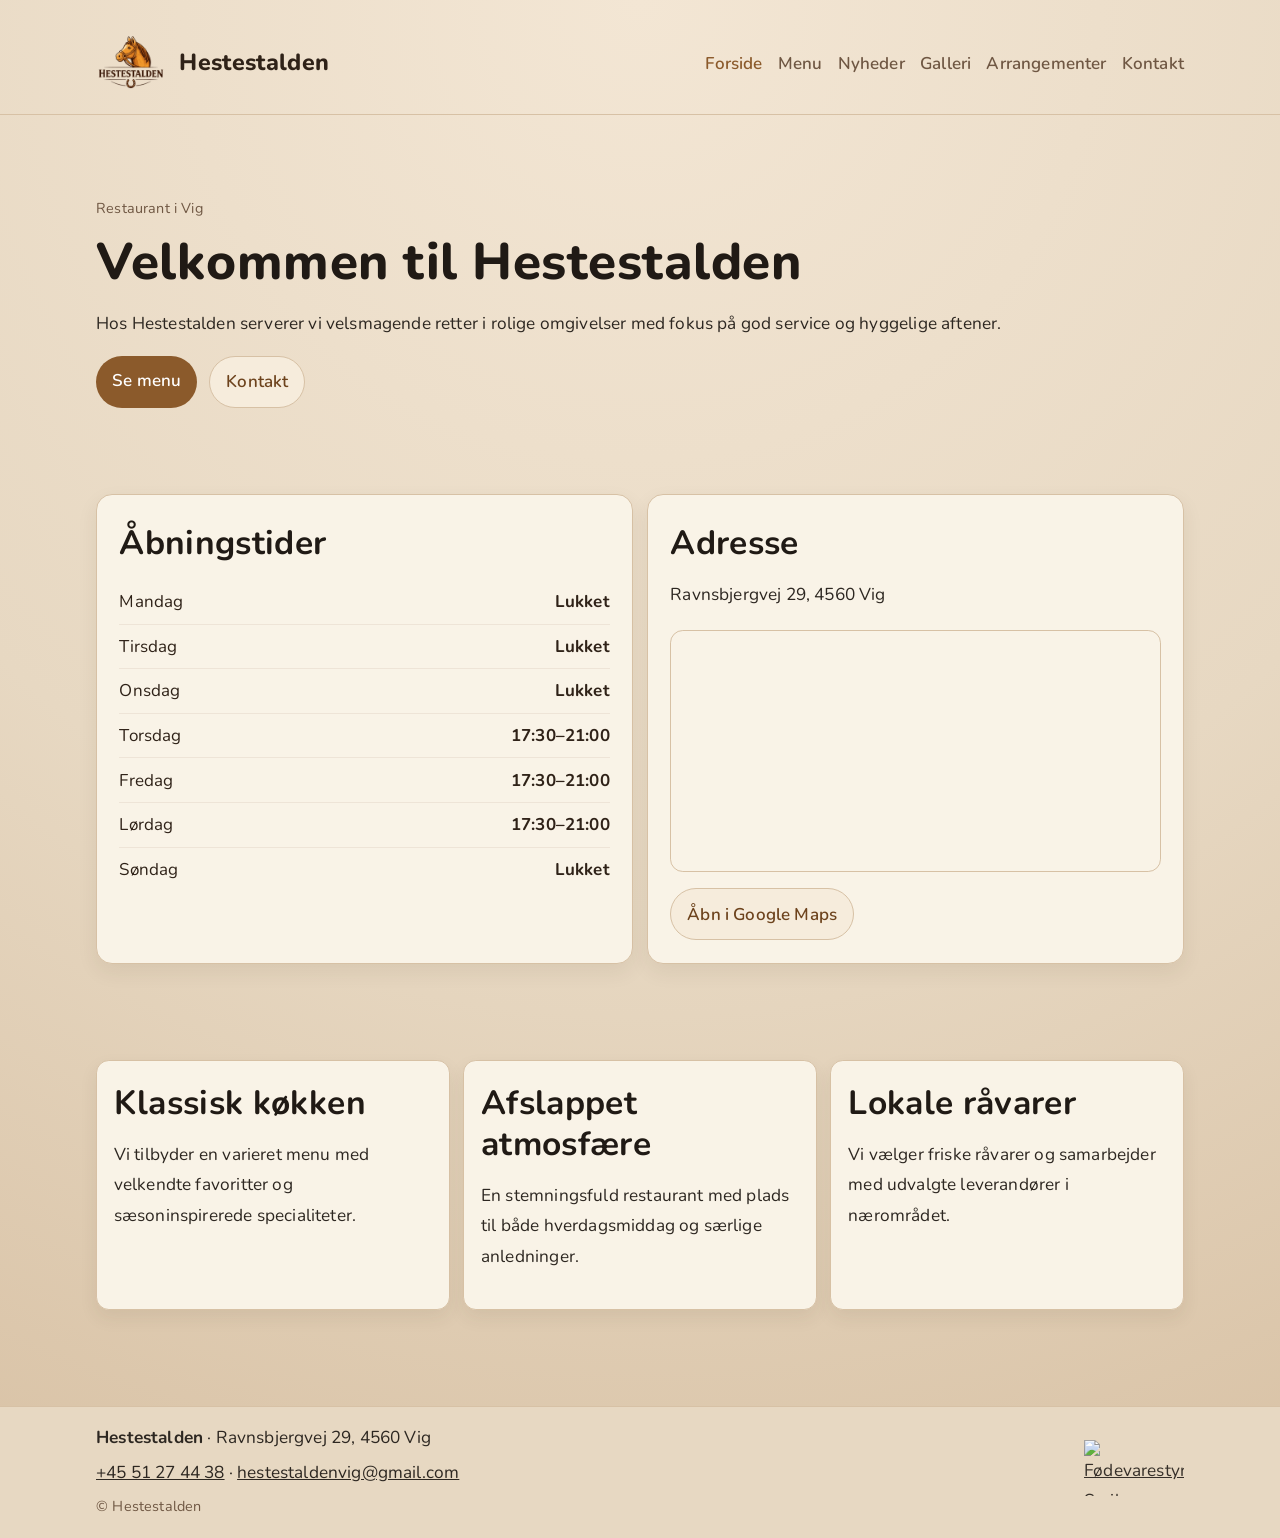
==== index.html @ c428cd9f "Right-align footer smiley logo with responsive flex layout" ====
<!DOCTYPE html>
<html lang="da">
  <head>
    <meta charset="UTF-8" />
    <meta name="viewport" content="width=device-width, initial-scale=1.0" />
    <title>Hestestalden | Forside</title>
    <meta
      name="description"
      content="Velkommen til Hestestalden i Vig. Oplev hyggelig stemning, klassiske retter og lokale råvarer."
    />
    <link rel="stylesheet" href="css/style.css" />
  </head>
  <body data-page="forside">
    <div class="page-content">
    <header class="site-header">
      <div class="container topbar">
        <a class="brand" href="index.html" aria-label="Hestestalden - Forside">
          <img src="assets/img/logo.png" alt="Hestestalden logo" class="brand-logo" />
          <span class="brand-name">Hestestalden</span>
        </a>
        <button class="menu-toggle" type="button" aria-expanded="false" aria-controls="primary-navigation">Menu</button>
        <nav id="primary-navigation" class="primary-nav" aria-label="Primær navigation">
          <a href="index.html" data-page="forside">Forside</a>
          <a href="menu.html" data-page="menu">Menu</a>
          <a href="nyheder.html" data-page="nyheder">Nyheder</a>
          <a href="galleri.html" data-page="galleri">Galleri</a>
          <a href="arrangementer.html" data-page="arrangementer">Arrangementer</a>
          <a href="kontakt.html" data-page="kontakt">Kontakt</a>
        </nav>
      </div>
    </header>

    <main>
      <section class="hero section">
        <div class="container">
          <p class="eyebrow">Restaurant i Vig</p>
          <h1>Velkommen til Hestestalden</h1>
          <p>
            Hos Hestestalden serverer vi velsmagende retter i rolige omgivelser med fokus på god service
            og hyggelige aftener.
          </p>
          <div class="actions">
            <a class="btn btn-primary" href="menu.html">Se menu</a>
            <a class="btn btn-secondary" href="kontakt.html">Kontakt</a>
          </div>
        </div>
      </section>

      <section class="section">
        <div class="container cards two-col info-cards">
          <article class="card info-card">
            <h2>Åbningstider</h2>
            <ul class="hours-list" aria-label="Restaurantens åbningstider">
              <li><span>Mandag</span><span>Lukket</span></li>
              <li><span>Tirsdag</span><span>Lukket</span></li>
              <li><span>Onsdag</span><span>Lukket</span></li>
              <li><span>Torsdag</span><span>17:30–21:00</span></li>
              <li><span>Fredag</span><span>17:30–21:00</span></li>
              <li><span>Lørdag</span><span>17:30–21:00</span></li>
              <li><span>Søndag</span><span>Lukket</span></li>
            </ul>
          </article>
          <article class="card info-card">
            <h2>Adresse</h2>
            <p>Ravnsbjergvej 29, 4560 Vig</p>
            <div class="map-embed">
              <iframe
                title="Kort over Ravnsbjergvej 29, 4560 Vig"
                src="https://www.google.com/maps?q=Ravnsbjergvej+29,+4560+Vig&output=embed"
                loading="lazy"
                referrerpolicy="no-referrer-when-downgrade"
              ></iframe>
            </div>
            <a class="btn btn-secondary" href="https://www.google.com/maps/search/?api=1&query=Ravnsbjergvej+29,+4560+Vig" target="_blank" rel="noopener noreferrer">
              Åbn i Google Maps
            </a>
          </article>
        </div>
      </section>

      <section class="section">
        <div class="container cards three-col">
          <article class="card">
            <h2>Klassisk køkken</h2>
            <p>Vi tilbyder en varieret menu med velkendte favoritter og sæsoninspirerede specialiteter.</p>
          </article>
          <article class="card">
            <h2>Afslappet atmosfære</h2>
            <p>En stemningsfuld restaurant med plads til både hverdagsmiddag og særlige anledninger.</p>
          </article>
          <article class="card">
            <h2>Lokale råvarer</h2>
            <p>Vi vælger friske råvarer og samarbejder med udvalgte leverandører i nærområdet.</p>
          </article>
        </div>
      </section>
    </main>
    </div>
    <footer class="site-footer">
      <div class="container footer-content">
        <div class="footer-details">
          <p><strong>Hestestalden</strong> · Ravnsbjergvej 29, 4560 Vig</p>
          <p>
            <a href="tel:+4551274438">+45 51 27 44 38</a> ·
            <a href="mailto:hestestaldenvig@gmail.com">hestestaldenvig@gmail.com</a>
          </p>
          <p class="footer-note">© Hestestalden</p>
        </div>
        <p class="footer-smiley">
          <a href="https://www.findsmiley.dk/1505784" target="_blank" rel="noopener noreferrer" aria-label="Se Fødevarestyrelsen Smiley-rapport (åbner i nyt faneblad)">
            <img src="assets/img/1Simley.png" alt="Fødevarestyrelsen Smiley-rapport" class="footer-smiley-logo" />
          </a>
        </p>
      </div>
    </footer>

    <script src="js/main.js"></script>
  </body>
</html>
---- css/style.css ----
@import url("https://fonts.googleapis.com/css2?family=Nunito:wght@400;500;600;700;800&display=swap");

:root {
  --bg: #e7d8c2;
  --surface: #f9f3e7;
  --text: #2f2218;
  --muted: #6f5743;
  --line: #d7c1a5;
  --primary: #8b5a2b;
  --primary-dark: #6d431d;
  --accent: #bf7f33;
}

* {
  box-sizing: border-box;
}

body {
  margin: 0;
  min-height: 100vh;
  display: flex;
  flex-direction: column;
  font-family: "Nunito", -apple-system, BlinkMacSystemFont, "Segoe UI", sans-serif;
  font-size: 1.0625rem;
  color: var(--text);
  background: radial-gradient(circle at top, #f3e6d4 0%, var(--bg) 55%, #d8c1a4 100%);
  line-height: 1.72;
  letter-spacing: 0.01em;
}

.page-content {
  flex: 1;
  display: flex;
  flex-direction: column;
}

main {
  flex: 1;
  width: min(100% - 2.2rem, 74rem);
  margin: 1.6rem auto 2rem;
  background: transparent;
  padding-bottom: 1rem;
}

a {
  color: inherit;
}

.container {
  width: min(100% - 2rem, 68rem);
  margin-inline: auto;
}

.menu-section {
  width: min(100%, 72rem);
  margin-inline: auto;
}

.site-header {
  padding-top: 1rem;
  background: transparent;
  border-bottom: 1px solid var(--line);
}

.topbar {
  position: relative;
  display: flex;
  align-items: center;
  justify-content: space-between;
  gap: 1.25rem;
  padding: 0.75rem 0 0.95rem;
  flex-wrap: wrap;
}

.brand {
  display: inline-flex;
  align-items: center;
  gap: 0.8rem;
  text-decoration: none;
  font-size: 1.45rem;
  font-weight: 800;
  color: var(--text);
}

.brand-logo {
  width: clamp(3.3rem, 8vw, 4.4rem);
  height: auto;
  display: block;
}

.brand-name {
  letter-spacing: 0.015em;
  line-height: 1.1;
}

.menu-toggle {
  border: 1px solid var(--line);
  background: var(--surface);
  border-radius: 999px;
  padding: 0.45rem 0.9rem;
}

.primary-nav {
  position: absolute;
  inset: calc(100% + 1px) 1rem auto;
  background: var(--surface);
  border: 1px solid var(--line);
  border-radius: 0.75rem;
  padding: 0.8rem;
  display: none;
  flex-direction: column;
  gap: 0.7rem;
}

.primary-nav.is-open {
  display: flex;
}

.primary-nav a {
  text-decoration: none;
  font-weight: 600;
  white-space: nowrap;
  color: var(--muted);
}

.primary-nav a:hover,
.primary-nav a:focus-visible {
  color: var(--accent);
}

.primary-nav a.active {
  color: var(--primary);
}

.section {
  padding: clamp(2.5rem, 4.2vw, 3rem) 0;
}

.hero {
  padding-top: clamp(2.7rem, 4.6vw, 3.5rem);
}

.hero + .section {
  padding-top: clamp(1.9rem, 3.2vw, 2.4rem);
}

h1,
h2,
h3 {
  font-family: "Nunito", -apple-system, BlinkMacSystemFont, "Segoe UI", sans-serif;
  line-height: 1.22;
  color: #201a15;
  letter-spacing: 0.01em;
  margin: 0 0 1rem;
}

h1 {
  font-size: clamp(2rem, 6vw, 3.2rem);
  font-weight: 800;
  margin-bottom: 1.35rem;
}

h2 {
  font-size: clamp(1.5rem, 4.2vw, 2.1rem);
  font-weight: 700;
  margin-top: 0.35rem;
  margin-bottom: 1rem;
}

h3 {
  font-size: clamp(1.3rem, 3.8vw, 1.6rem);
  font-weight: 600;
  margin-bottom: 0.85rem;
}

p {
  font-size: clamp(1rem, 1.5vw, 1.08rem);
  line-height: 1.75;
  margin: 0 0 1.25rem;
  color: #2d2721;
}

h1 + p,
h2 + p,
h3 + p {
  margin-top: 0.35rem;
}

p + h2,
p + h3 {
  margin-top: 1.85rem;
}

.eyebrow,
.meta {
  color: var(--muted);
  font-size: 0.9rem;
}

.actions {
  display: flex;
  gap: 0.75rem;
  flex-wrap: wrap;
  margin-top: 1rem;
}

.hero .eyebrow {
  margin-bottom: 0.6rem;
}

.hero h1 {
  margin-bottom: 1rem;
}

.hero p {
  margin-bottom: 1rem;
}

.btn {
  text-decoration: none;
  display: inline-block;
  border-radius: 999px;
  padding: 0.65rem 1rem;
  font-weight: 600;
}

.btn-primary {
  background: var(--primary);
  color: #fff;
}

.btn-primary:hover,
.btn-primary:focus-visible {
  background: var(--primary-dark);
}

.btn-secondary {
  border: 1px solid var(--line);
  background: #f6ecdc;
  color: var(--primary-dark);
}

.btn-secondary:hover,
.btn-secondary:focus-visible {
  border-color: var(--accent);
  color: var(--primary);
}

.cards,
.news-list,
.gallery-grid,
.contact-layout {
  display: grid;
  gap: 0.95rem;
}

.card,
.placeholder,
.map-placeholder {
  background: var(--surface);
  border: 1px solid var(--line);
  border-radius: 0.8rem;
  padding: 1.05rem;
  box-shadow: 0 8px 18px rgba(70, 48, 31, 0.08);
}

.placeholder,
.map-placeholder {
  min-height: 140px;
  display: grid;
  place-items: center;
  color: var(--muted);
}

.gallery-grid {
  grid-template-columns: repeat(2, minmax(0, 1fr));
}

.arrangement-selector {
  margin: 1.25rem 0 1rem;
  display: grid;
  gap: 0.6rem;
  max-width: 26rem;
}

.arrangement-selector label {
  font-weight: 700;
  color: var(--primary-dark);
}

.arrangement-selector select {
  width: 100%;
  border: 1px solid var(--line);
  border-radius: 0.7rem;
  background: linear-gradient(180deg, #fbf3e6 0%, #f3e4cc 100%);
  color: var(--text);
  padding: 0.7rem 0.85rem;
  font: inherit;
  box-shadow: inset 0 1px 0 rgba(255, 255, 255, 0.55);
}

.arrangement-selector select:focus-visible {
  outline: 2px solid var(--accent);
  outline-offset: 2px;
}

.arrangement-default-message {
  margin: 0.5rem 0 1.2rem;
  color: var(--muted);
  font-weight: 600;
}

.arrangement-content {
  margin-top: 1rem;
  display: grid;
  gap: 1.4rem;
}

.hidden {
  display: none !important;
}

.arrangement-card {
  padding-top: 1.4rem;
  border-top: 1px solid #e7d8c2;
  display: grid;
  gap: 0.85rem;
}

.arrangement-card:first-child {
  padding-top: 0;
  border-top: 0;
}

.arrangement-card h2 {
  margin: 0;
  font-size: clamp(1.6rem, 2.3vw, 2rem);
}

.arrangement-card p {
  margin: 0;
}

.arrangement-menu-card {
  display: grid;
  gap: 0.9rem;
}

.arrangement-menu-card .menu-pages {
  margin-top: 0.25rem;
  grid-template-columns: minmax(0, 1fr);
}

.arrangement-menu {
  margin: 0;
  color: var(--primary-dark);
  font-weight: 700;
}

.arrangement-menu-card .menu-status {
  margin-top: -0.1rem;
}

.arrangement-pdf-link {
  width: fit-content;
  font-size: 0.9rem;
  font-weight: 600;
  color: #b56f1d;
  text-decoration: underline;
  text-decoration-color: rgba(181, 111, 29, 0.4);
  text-underline-offset: 0.16em;
  transition: color 140ms ease, text-decoration-color 140ms ease;
}

.arrangement-pdf-link:hover,
.arrangement-pdf-link:focus-visible {
  color: #8d5414;
  text-decoration-color: currentColor;
}

.menu-pdf-card {
  background: linear-gradient(180deg, #fbf6ec 0%, #f5e8d4 100%);
  border: 1px solid var(--line);
  border-radius: 1rem;
  padding: 1.1rem;
  box-shadow: 0 12px 28px rgba(70, 48, 31, 0.12);
  display: grid;
  gap: 1rem;
}

.menu-preview-placeholder {
  min-height: clamp(14rem, 36vw, 20rem);
  border-radius: 0.8rem;
  border: 1px solid #e3d1b8;
  background: linear-gradient(145deg, #fdf8ef 0%, #f2e3cb 100%);
  display: grid;
  place-items: center;
  text-align: center;
  padding: 1.25rem;
  color: var(--muted);
  font-weight: 600;
  letter-spacing: 0.01em;
}

.menu-actions {
  display: flex;
  flex-wrap: wrap;
  gap: 0.75rem;
}

.menu-helper-text {
  margin: 0;
  color: var(--muted);
  font-size: 0.95rem;
}


.menu-status {
  margin: 0;
  color: var(--muted);
  font-weight: 600;
}

.menu-status-error {
  color: #7a1f1f;
}

.menu-pages {
  width: 100%;
  display: grid;
  grid-template-columns: minmax(0, 1fr);
  gap: 1rem;
  justify-content: center;
}

.menu-page {
  width: 100%;
  background: #fff;
  border-radius: 0.8rem;
  border: 1px solid #e8dfd0;
  box-shadow: 0 4px 12px rgba(43, 28, 16, 0.1);
  padding: 0.7rem;
  overflow: hidden;
}

.menu-page-canvas {
  display: block;
  width: 100%;
  max-width: 100%;
  height: auto;
  background: #fff;
  border-radius: 0.5rem;
}


.footer-note {
  color: var(--muted);
  font-size: 0.9rem;
}

.site-footer {
  border-top: 1px solid var(--line);
  background: #e7d8c2;
  padding: 1rem 0 1.15rem;
}

.footer-content {
  display: flex;
  justify-content: space-between;
  align-items: center;
  gap: 0.9rem;
}

.footer-content p {
  margin-bottom: 0.35rem;
}

.footer-details p:last-child {
  margin-bottom: 0;
}

.footer-smiley {
  display: flex;
  align-items: center;
}

.footer-smiley a {
  display: inline-flex;
  align-items: center;
  opacity: 0.95;
  transition: opacity 0.2s ease;
}

.footer-smiley a:hover,
.footer-smiley a:focus-visible {
  opacity: 1;
}

.footer-smiley-logo {
  display: block;
  height: auto;
  max-height: 56px;
  width: clamp(72px, 10vw, 100px);
}


.info-card {
  border-radius: 1rem;
  padding: 1.4rem;
  box-shadow: 0 8px 20px rgba(70, 48, 31, 0.08);
}

.info-card h2 {
  margin-bottom: 1rem;
}

.hours-list {
  list-style: none;
  margin: 0;
  padding: 0;
}

.hours-list li {
  display: flex;
  justify-content: space-between;
  align-items: center;
  gap: 1rem;
  padding: 0.45rem 0;
  border-bottom: 1px solid #eee4d7;
}

.hours-list li:last-child {
  border-bottom: 0;
}

.hours-list li span:last-child {
  font-weight: 700;
}

.map-embed {
  border-radius: 0.8rem;
  overflow: hidden;
  border: 1px solid var(--line);
  margin-bottom: 1rem;
}

.map-embed iframe {
  display: block;
  width: 100%;
  min-height: 240px;
  border: 0;
}

@media (max-width: 36rem) {
  body {
    font-size: 1rem;
    line-height: 1.7;
  }

  .section {
    padding: 2.55rem 0;
  }

  .hero {
    padding-top: 2.8rem;
  }

  h1 {
    margin-bottom: 1.15rem;
  }

  p {
    line-height: 1.75;
    margin-bottom: 1.1rem;
  }

  .cards,
  .news-list,
  .gallery-grid,
  .contact-layout {
    gap: 1rem;
  }

  main {
    width: min(100% - 1.2rem, 74rem);
    margin-top: 1.45rem;
    padding-bottom: 1rem;
  }

  .topbar {
    justify-content: center;
    padding-top: 0.6rem;
  }

  .brand {
    width: 100%;
    justify-content: center;
    gap: 0.65rem;
  }

  .brand-name {
    font-size: 1.34rem;
  }

  .brand-logo {
    width: clamp(2.9rem, 18vw, 3.5rem);
  }

  .menu-pdf-card {
    padding: 0.85rem;
  }

  .menu-actions .btn {
    width: 100%;
    text-align: center;
  }

  .footer-content {
    flex-direction: column;
    align-items: flex-start;
    gap: 0.35rem;
  }

  .footer-smiley {
    margin-top: 0.1rem;
  }
}

@media (min-width: 48rem) {
  .menu-toggle {
    display: none;
  }

  .primary-nav {
    position: static;
    display: flex;
    flex-direction: row;
    justify-content: flex-end;
    flex-wrap: wrap;
    gap: 0.95rem;
    border: 0;
    padding: 0;
    background: transparent;
    max-width: 65%;
  }

  .three-col {
    grid-template-columns: repeat(3, minmax(0, 1fr));
  }

  .two-col,
  .contact-layout {
    grid-template-columns: repeat(2, minmax(0, 1fr));
  }

  .gallery-grid {
    grid-template-columns: repeat(3, minmax(0, 1fr));
  }

  .cards,
  .news-list,
  .gallery-grid,
  .contact-layout {
    gap: 0.85rem;
  }

}

@media (min-width: 64rem) {
  .menu-pages {
    grid-template-columns: repeat(2, minmax(0, 1fr));
  }
}
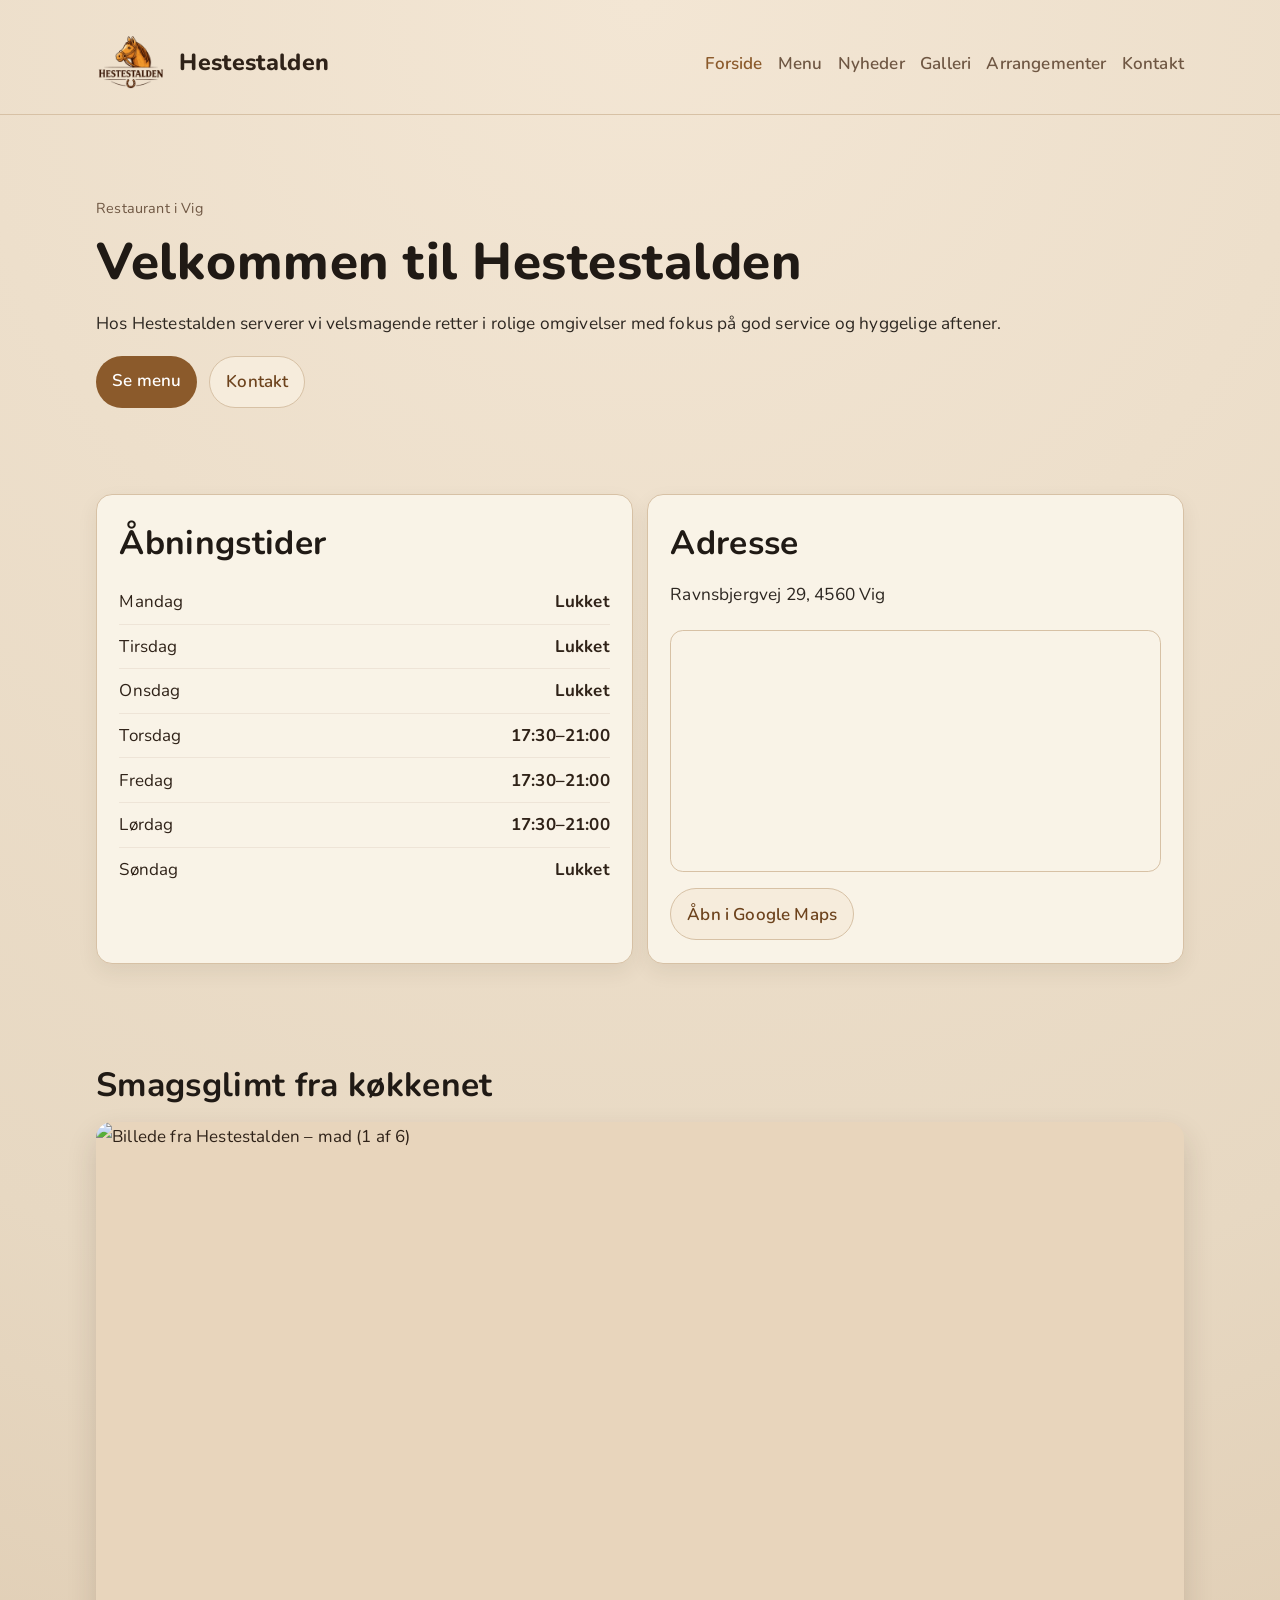
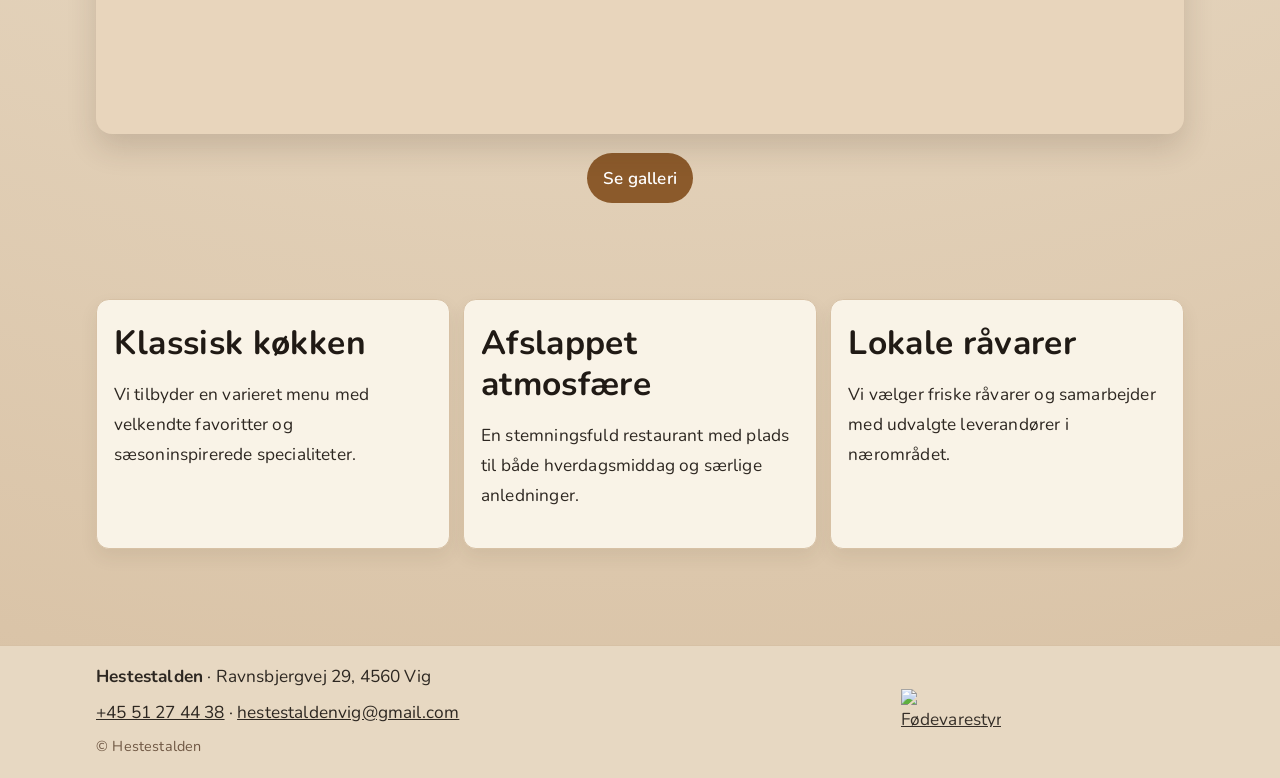
==== commit 7d3d9e8a: "Merge pull request #28 from AmodioR/codex/add-auto-rotating-slideshow-to-homepage Add responsive hom" ====
--- a/index.html
+++ b/index.html
@@ -78,6 +78,26 @@
         </div>
       </section>
 
+
+      <section class="section homepage-gallery-preview">
+        <div class="container">
+          <h2>Smagsglimt fra køkkenet</h2>
+          <div class="homepage-slideshow" data-homepage-slideshow>
+            <img
+              src="uploads/gallery/mad-1.jpg"
+              alt="Billede fra Hestestalden – mad (1 af 6)"
+              width="1600"
+              height="900"
+              loading="lazy"
+              decoding="async"
+            />
+          </div>
+          <div class="homepage-slideshow-cta">
+            <a class="btn btn-primary" href="galleri.html">Se galleri</a>
+          </div>
+        </div>
+      </section>
+
       <section class="section">
         <div class="container cards three-col">
           <article class="card">
--- a/css/style.css
+++ b/css/style.css
@@ -276,6 +276,94 @@
   grid-template-columns: repeat(2, minmax(0, 1fr));
 }
 
+.gallery-grid--photos {
+  list-style: none;
+  margin: 0;
+  padding: 0;
+  grid-template-columns: 1fr;
+  gap: 1rem;
+}
+
+.gallery-item {
+  width: 100%;
+  border: 0;
+  border-radius: 0.95rem;
+  padding: 0;
+  overflow: hidden;
+  cursor: zoom-in;
+  background: #e8d5bc;
+  box-shadow: 0 10px 22px rgba(58, 40, 27, 0.16);
+  transition: transform 180ms ease, filter 180ms ease, box-shadow 180ms ease;
+}
+
+.gallery-item img {
+  width: 100%;
+  aspect-ratio: 4 / 3;
+  display: block;
+  object-fit: cover;
+}
+
+.gallery-item:hover,
+.gallery-item:focus-visible {
+  transform: scale(1.02);
+  filter: brightness(1.06);
+  box-shadow: 0 14px 26px rgba(58, 40, 27, 0.2);
+}
+
+.lightbox {
+  position: fixed;
+  inset: 0;
+  z-index: 1200;
+  display: grid;
+  place-items: center;
+}
+
+.lightbox.is-hidden {
+  display: none;
+  pointer-events: none;
+}
+
+.lightbox-backdrop {
+  position: absolute;
+  inset: 0;
+  background: rgba(17, 10, 6, 0.76);
+}
+
+.lightbox-content {
+  position: relative;
+  margin: 0;
+  width: min(92vw, 58rem);
+  max-height: 88vh;
+  padding: 0;
+  border-radius: 0.8rem;
+  overflow: hidden;
+  box-shadow: 0 22px 40px rgba(0, 0, 0, 0.45);
+  z-index: 1;
+}
+
+.lightbox-content img {
+  width: 100%;
+  max-height: 88vh;
+  display: block;
+  object-fit: contain;
+  background: #2f2218;
+}
+
+.lightbox-close {
+  position: absolute;
+  top: 0.6rem;
+  right: 0.6rem;
+  width: 2.3rem;
+  height: 2.3rem;
+  border: 0;
+  border-radius: 999px;
+  background: rgba(20, 13, 8, 0.78);
+  color: #fff;
+  font-size: 1.5rem;
+  line-height: 1;
+  cursor: pointer;
+}
+
 .arrangement-selector {
   margin: 1.25rem 0 1rem;
   display: grid;
@@ -468,7 +556,12 @@
   display: flex;
   justify-content: space-between;
   align-items: center;
+  flex-wrap: wrap;
   gap: 0.9rem;
+}
+
+.footer-details {
+  flex: 1 1 14rem;
 }
 
 .footer-content p {
@@ -482,6 +575,7 @@
 .footer-smiley {
   display: flex;
   align-items: center;
+  margin-left: auto;
 }
 
 .footer-smiley a {
@@ -498,9 +592,11 @@
 
 .footer-smiley-logo {
   display: block;
+  width: auto;
   height: auto;
-  max-height: 56px;
-  width: clamp(72px, 10vw, 100px);
+  max-height: clamp(2rem, 4vw, 2.35rem);
+  max-width: min(100%, 6.25rem);
+  object-fit: contain;
 }
 
 
@@ -551,6 +647,40 @@
   border: 0;
 }
 
+
+.homepage-gallery-preview h2 {
+  margin-bottom: 1rem;
+}
+
+.homepage-slideshow {
+  position: relative;
+  width: 100%;
+  aspect-ratio: 16 / 9;
+  border-radius: 1rem;
+  overflow: hidden;
+  box-shadow: 0 14px 30px rgba(58, 40, 27, 0.16);
+  background: #e8d5bc;
+}
+
+.homepage-slideshow img {
+  width: 100%;
+  height: 100%;
+  display: block;
+  object-fit: cover;
+  opacity: 1;
+  transition: opacity 500ms ease;
+}
+
+.homepage-slideshow img.is-transitioning {
+  opacity: 0;
+}
+
+.homepage-slideshow-cta {
+  margin-top: 1.2rem;
+  display: flex;
+  justify-content: center;
+}
+
 @media (max-width: 36rem) {
   body {
     font-size: 1rem;
@@ -616,13 +746,11 @@
   }
 
   .footer-content {
-    flex-direction: column;
-    align-items: flex-start;
-    gap: 0.35rem;
+    gap: 0.55rem 0.75rem;
   }
 
   .footer-smiley {
-    margin-top: 0.1rem;
+    margin-top: 0;
   }
 }
 
@@ -657,6 +785,10 @@
     grid-template-columns: repeat(3, minmax(0, 1fr));
   }
 
+  .gallery-grid--photos {
+    grid-template-columns: repeat(2, minmax(0, 1fr));
+  }
+
   .cards,
   .news-list,
   .gallery-grid,
@@ -667,6 +799,10 @@
 }
 
 @media (min-width: 64rem) {
+  .gallery-grid--photos {
+    grid-template-columns: repeat(3, minmax(0, 1fr));
+  }
+
   .menu-pages {
     grid-template-columns: repeat(2, minmax(0, 1fr));
   }
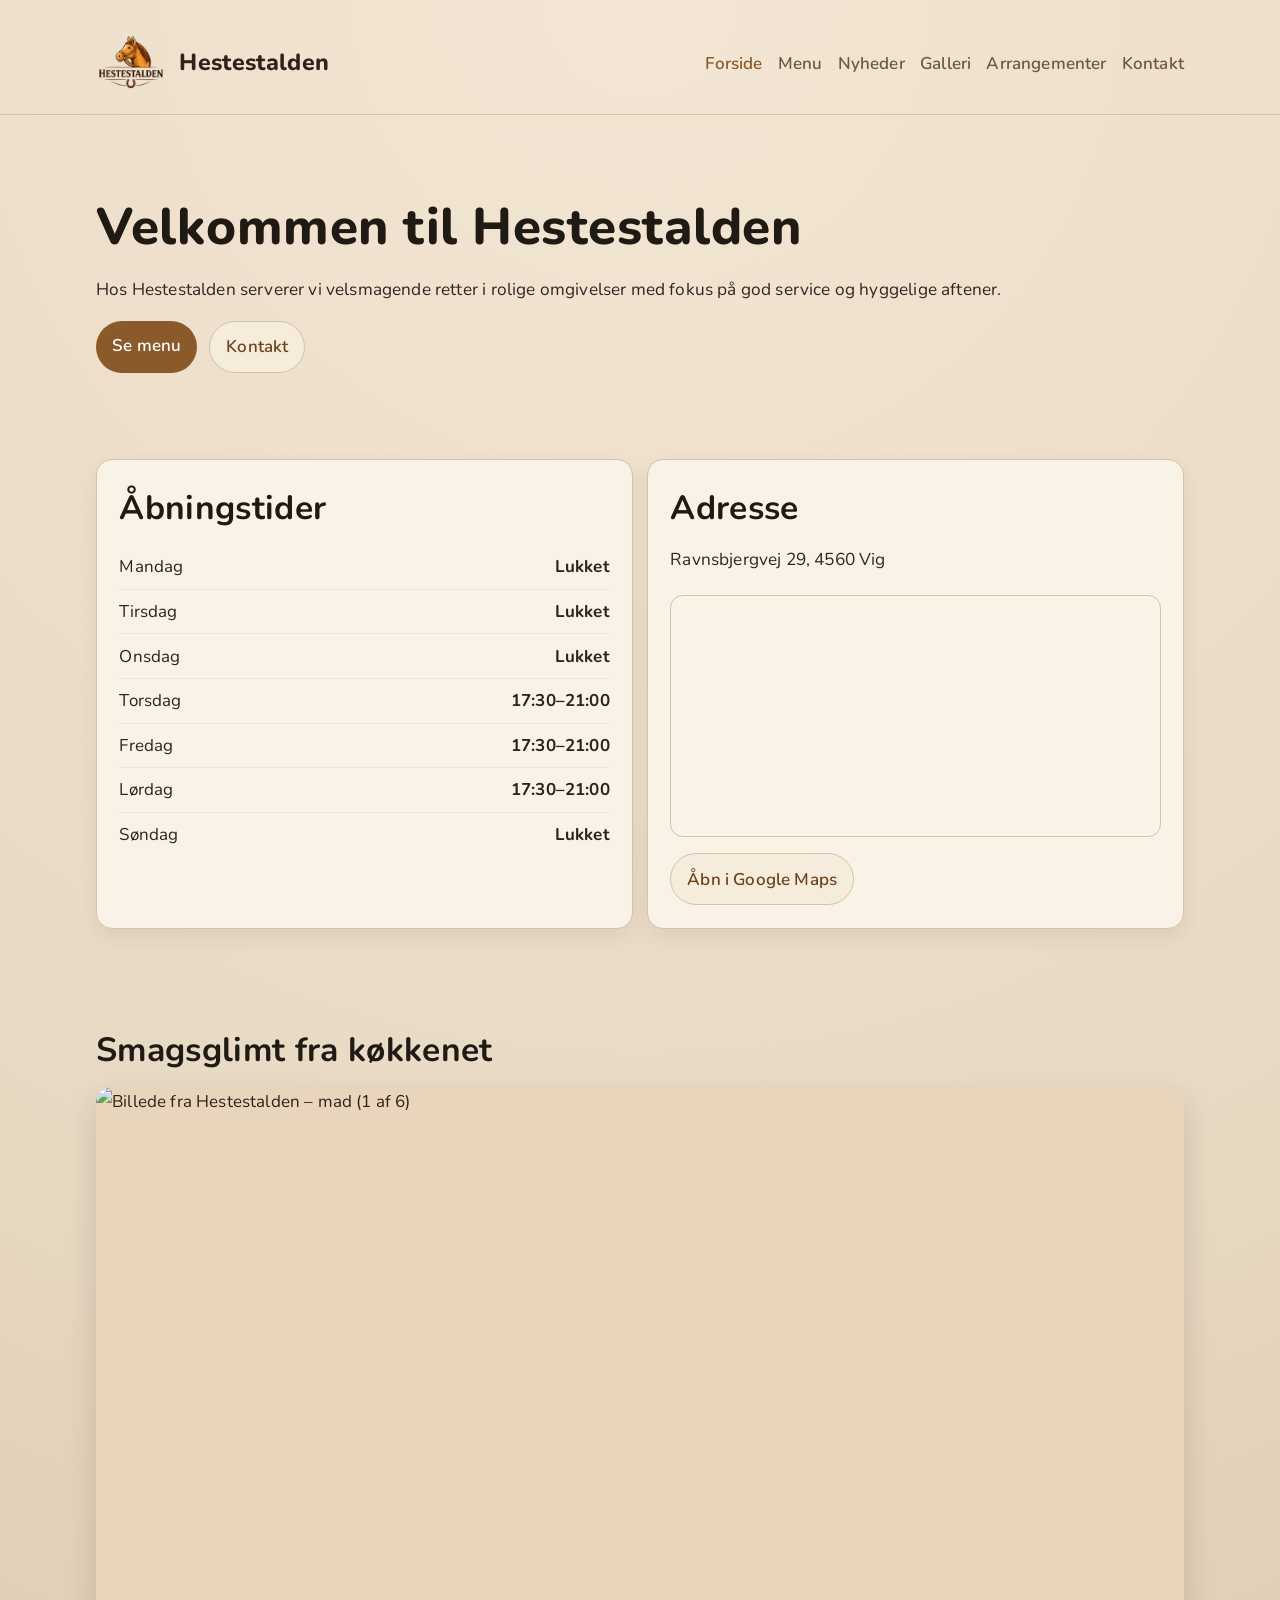
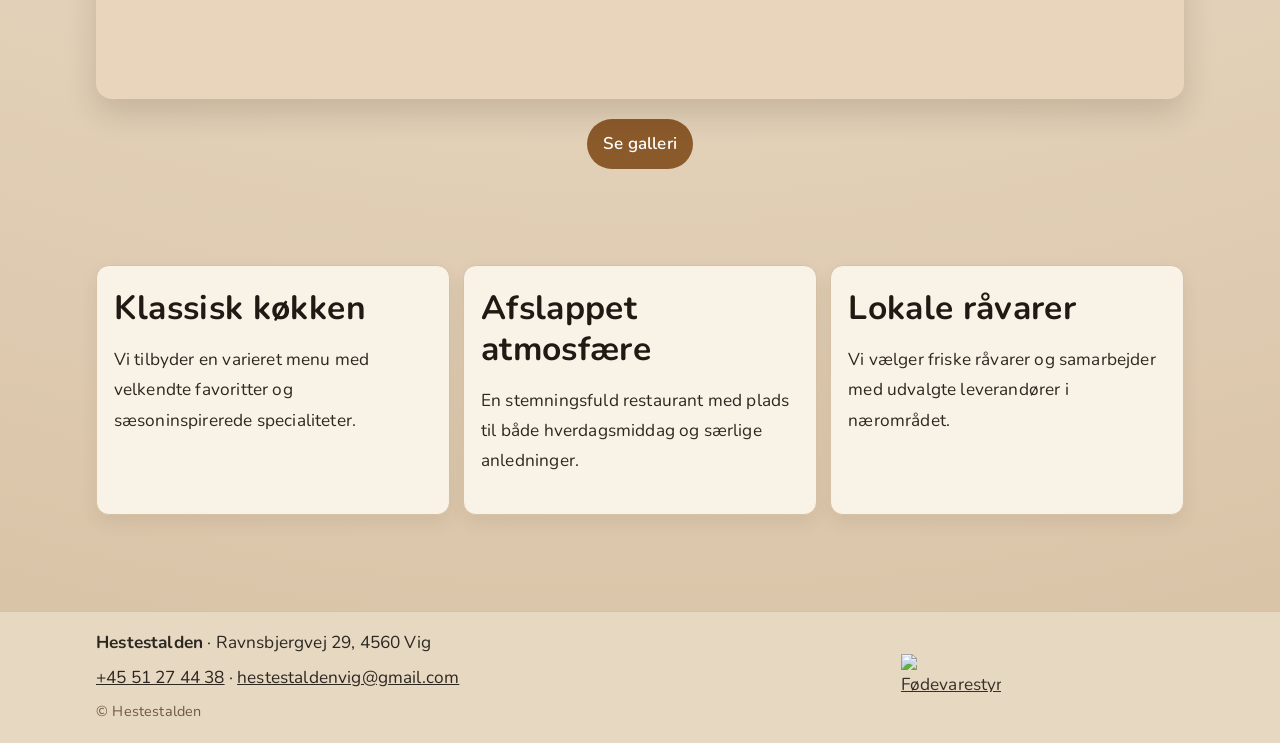
==== commit 98ccea0e: "Merge branch 'main' of https://github.com/AmodioR/restaurant-site" ====
--- a/index.html
+++ b/index.html
@@ -33,7 +33,6 @@
     <main>
       <section class="hero section">
         <div class="container">
-          <p class="eyebrow">Restaurant i Vig</p>
           <h1>Velkommen til Hestestalden</h1>
           <p>
             Hos Hestestalden serverer vi velsmagende retter i rolige omgivelser med fokus på god service
@@ -128,7 +127,7 @@
         </div>
         <p class="footer-smiley">
           <a href="https://www.findsmiley.dk/1505784" target="_blank" rel="noopener noreferrer" aria-label="Se Fødevarestyrelsen Smiley-rapport (åbner i nyt faneblad)">
-            <img src="assets/img/1Simley.png" alt="Fødevarestyrelsen Smiley-rapport" class="footer-smiley-logo" />
+            <img src="assets/img/1Smiley.png" alt="Fødevarestyrelsen Smiley-rapport" class="footer-smiley-logo" />
           </a>
         </p>
       </div>
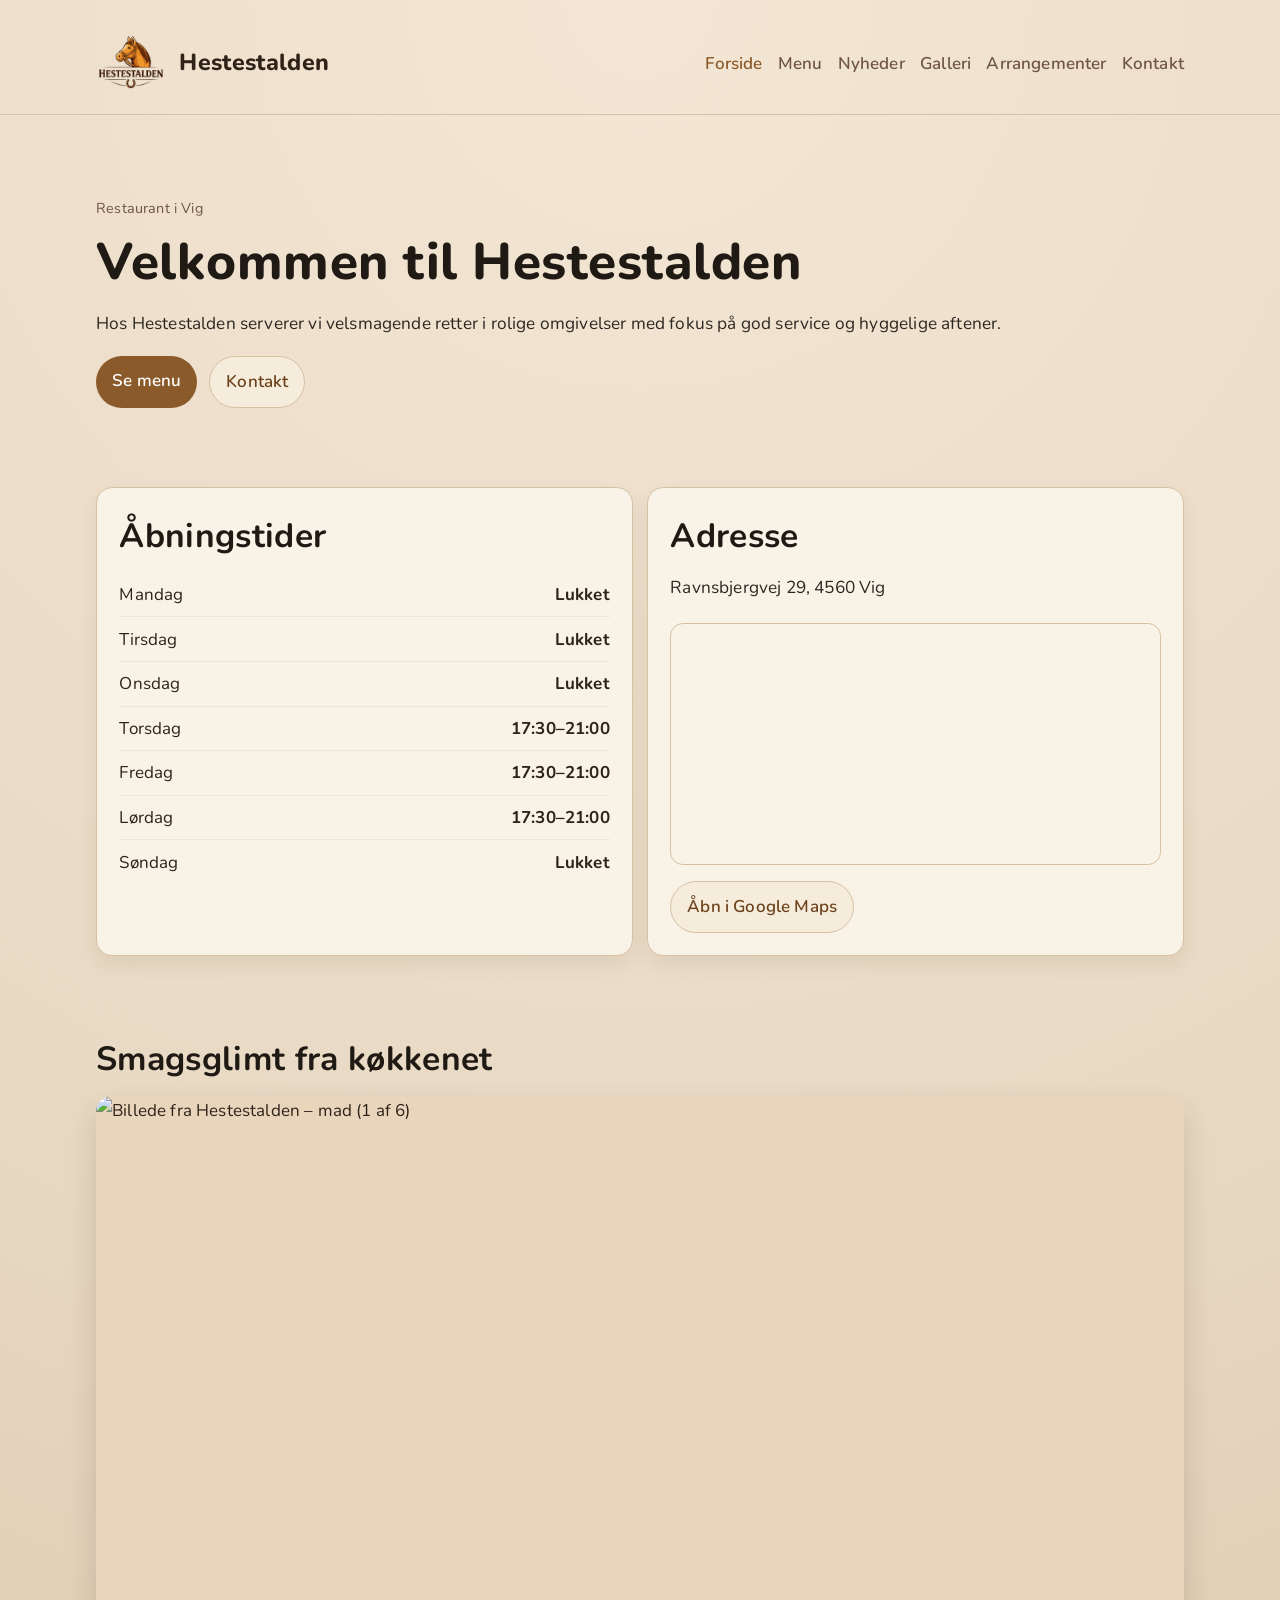
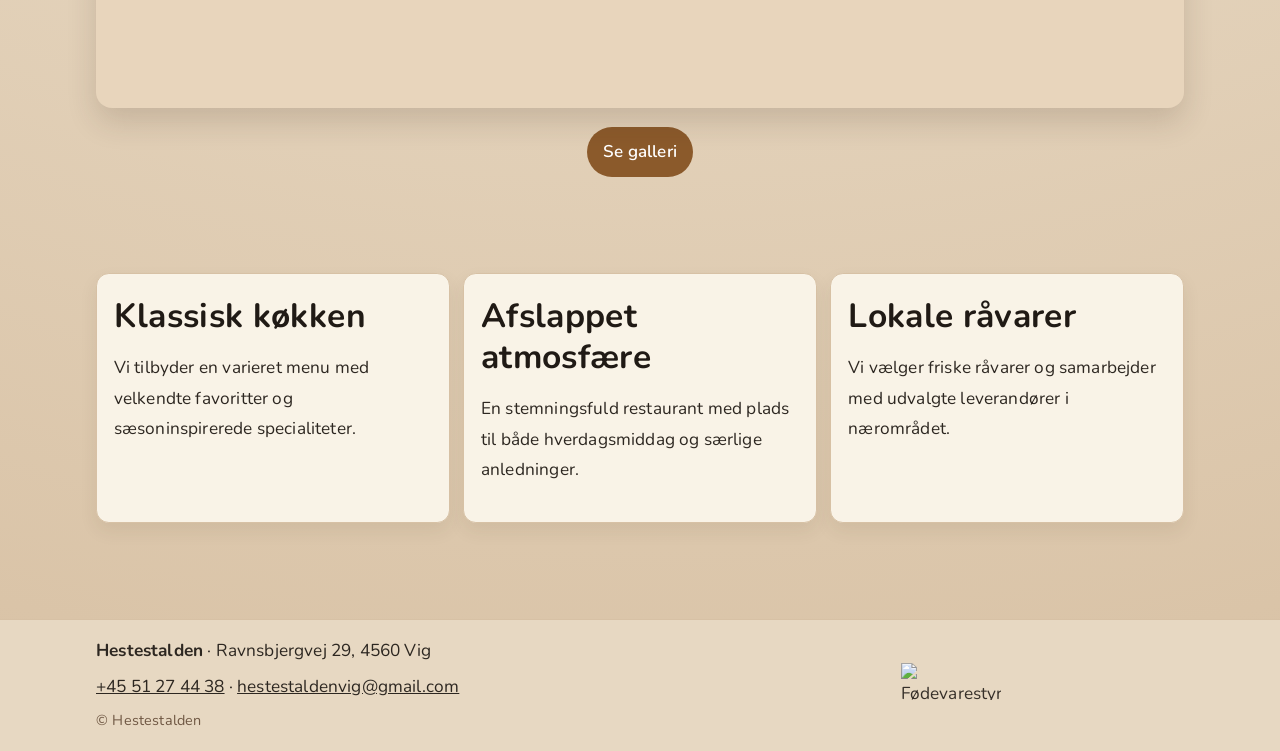
==== commit 0871f640: "Tighten homepage section spacing" ====
--- a/index.html
+++ b/index.html
@@ -33,6 +33,7 @@
     <main>
       <section class="hero section">
         <div class="container">
+          <p class="eyebrow">Restaurant i Vig</p>
           <h1>Velkommen til Hestestalden</h1>
           <p>
             Hos Hestestalden serverer vi velsmagende retter i rolige omgivelser med fokus på god service
@@ -45,7 +46,7 @@
         </div>
       </section>
 
-      <section class="section">
+      <section class="section homepage-info-section">
         <div class="container cards two-col info-cards">
           <article class="card info-card">
             <h2>Åbningstider</h2>
@@ -127,7 +128,7 @@
         </div>
         <p class="footer-smiley">
           <a href="https://www.findsmiley.dk/1505784" target="_blank" rel="noopener noreferrer" aria-label="Se Fødevarestyrelsen Smiley-rapport (åbner i nyt faneblad)">
-            <img src="assets/img/1Smiley.png" alt="Fødevarestyrelsen Smiley-rapport" class="footer-smiley-logo" />
+            <img src="assets/img/1Simley.png" alt="Fødevarestyrelsen Smiley-rapport" class="footer-smiley-logo" />
           </a>
         </p>
       </div>
--- a/css/style.css
+++ b/css/style.css
@@ -141,7 +141,15 @@
 }
 
 .hero + .section {
-  padding-top: clamp(1.9rem, 3.2vw, 2.4rem);
+  padding-top: clamp(1.5rem, 2.5vw, 1.95rem);
+}
+
+.homepage-info-section {
+  padding-bottom: clamp(1.7rem, 2.9vw, 2.25rem);
+}
+
+.homepage-gallery-preview {
+  padding-top: clamp(2rem, 3.4vw, 2.55rem);
 }
 
 h1,
@@ -695,6 +703,18 @@
     padding-top: 2.8rem;
   }
 
+  .hero + .section {
+    padding-top: 1.8rem;
+  }
+
+  .homepage-info-section {
+    padding-bottom: 2rem;
+  }
+
+  .homepage-gallery-preview {
+    padding-top: 2.25rem;
+  }
+
   h1 {
     margin-bottom: 1.15rem;
   }
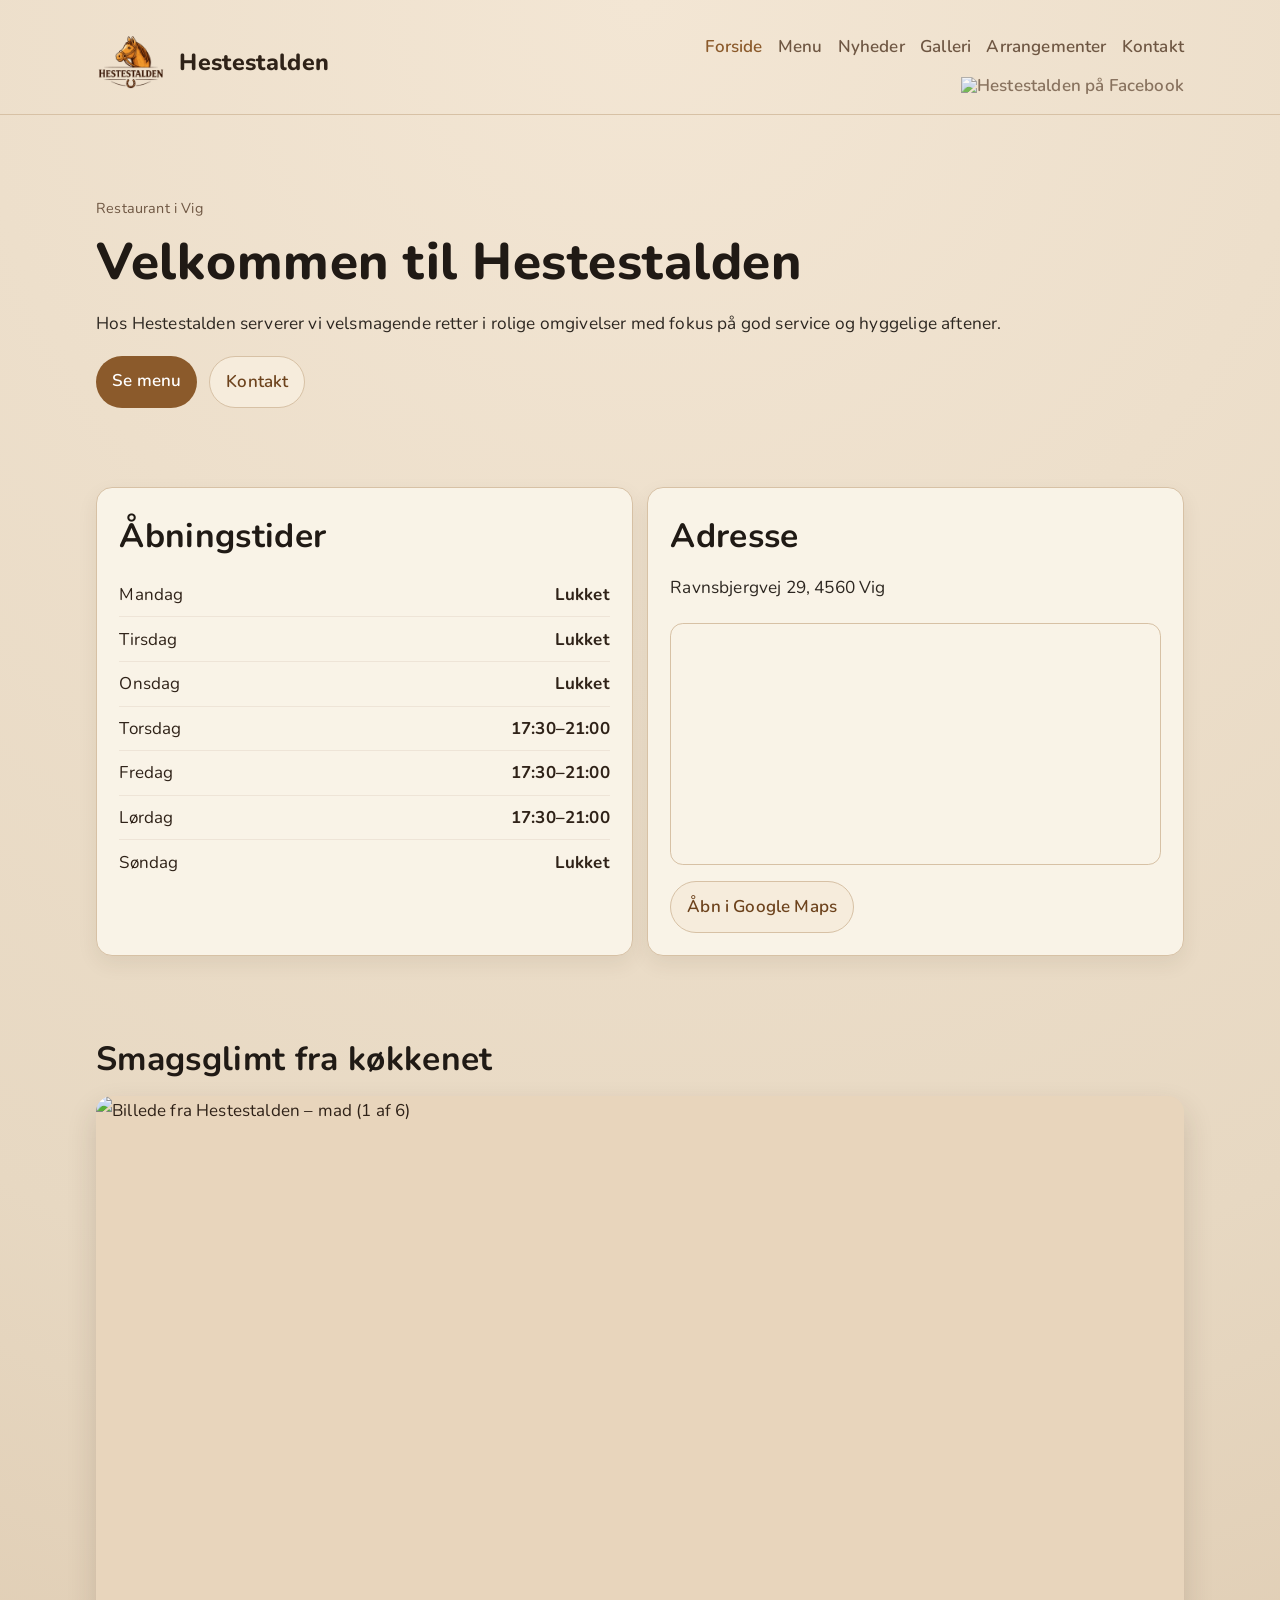
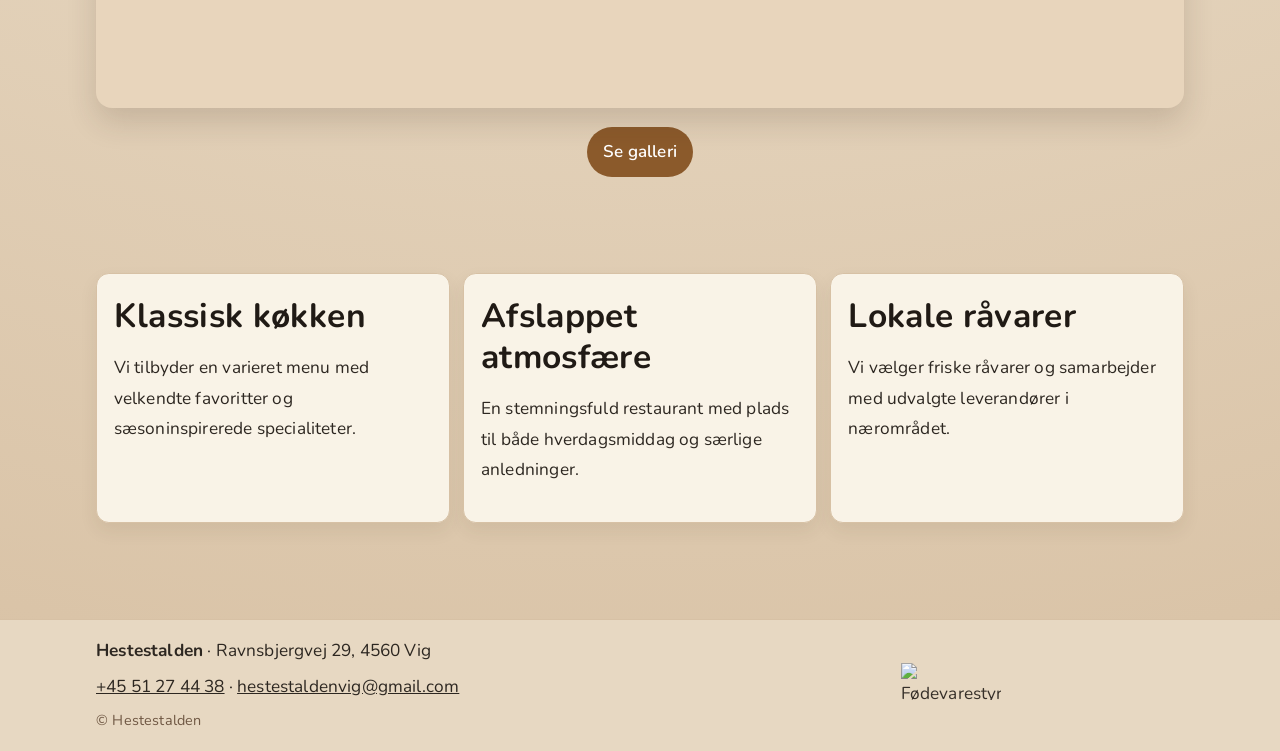
==== commit 02abc0d1: "Merge pull request #31 from AmodioR/codex/add-facebook-icon-to-header-navigation Add Facebook icon l" ====
--- a/index.html
+++ b/index.html
@@ -26,6 +26,15 @@
           <a href="galleri.html" data-page="galleri">Galleri</a>
           <a href="arrangementer.html" data-page="arrangementer">Arrangementer</a>
           <a href="kontakt.html" data-page="kontakt">Kontakt</a>
+          <a
+            class="nav-social-link"
+            href="https://www.facebook.com/Hestestaldenvig?locale=da_DK"
+            target="_blank"
+            rel="noopener noreferrer"
+            aria-label="Hestestalden på Facebook"
+          >
+            <img src="assets/img/fblogo.png" alt="Hestestalden på Facebook" class="nav-social-icon" />
+          </a>
         </nav>
       </div>
     </header>
--- a/css/style.css
+++ b/css/style.css
@@ -130,6 +130,25 @@
 
 .primary-nav a.active {
   color: var(--primary);
+}
+
+.nav-social-link {
+  display: inline-flex;
+  align-items: center;
+  line-height: 1;
+}
+
+.nav-social-icon {
+  display: block;
+  width: auto;
+  max-height: 1.4rem;
+  opacity: 0.8;
+  transition: opacity 0.18s ease;
+}
+
+.nav-social-link:hover .nav-social-icon,
+.nav-social-link:focus-visible .nav-social-icon {
+  opacity: 1;
 }
 
 .section {
@@ -655,6 +674,119 @@
   border: 0;
 }
 
+.kontakt-card h1 {
+  margin-bottom: 1rem;
+}
+
+.kontakt-info-list {
+  list-style: none;
+  margin: 0;
+  padding: 0;
+  display: grid;
+  gap: 0.95rem;
+}
+
+.kontakt-info-list li {
+  display: grid;
+  gap: 0.2rem;
+  padding-bottom: 0.8rem;
+  border-bottom: 1px solid #eee4d7;
+}
+
+.kontakt-info-list li:last-child {
+  border-bottom: 0;
+  padding-bottom: 0;
+}
+
+.kontakt-label {
+  font-size: 0.9rem;
+  font-weight: 700;
+  text-transform: uppercase;
+  letter-spacing: 0.04em;
+  color: var(--muted);
+}
+
+.kontakt-info-list a {
+  color: var(--primary-dark);
+  font-weight: 700;
+}
+
+.kontakt-info-list a:hover,
+.kontakt-info-list a:focus-visible {
+  color: var(--primary);
+}
+
+.kontakt-form-section {
+  padding-top: 0;
+}
+
+.kontakt-form-card {
+  border-radius: 1rem;
+  padding: 1.4rem;
+  display: grid;
+  gap: 1rem;
+}
+
+.kontakt-form {
+  display: grid;
+  grid-template-columns: minmax(0, 1fr);
+  gap: 0.9rem;
+}
+
+.form-field {
+  display: grid;
+  gap: 0.35rem;
+}
+
+.form-field label {
+  font-weight: 700;
+  color: var(--primary-dark);
+}
+
+.form-field input,
+.form-field textarea {
+  width: 100%;
+  border: 1px solid var(--line);
+  border-radius: 0.75rem;
+  background: #fffaf0;
+  color: var(--text);
+  padding: 0.7rem 0.85rem;
+  font: inherit;
+  box-shadow: inset 0 1px 0 rgba(255, 255, 255, 0.7);
+}
+
+.form-field textarea {
+  resize: vertical;
+  min-height: 8rem;
+}
+
+.form-field input:focus-visible,
+.form-field textarea:focus-visible {
+  outline: 2px solid var(--accent);
+  outline-offset: 2px;
+  border-color: #cf954e;
+}
+
+.form-required-note {
+  margin: 0;
+  font-size: 0.9rem;
+  color: var(--muted);
+}
+
+.form-submit-message {
+  margin: 0;
+  padding: 0.8rem 1rem;
+  border-radius: 0.75rem;
+  border: 1px solid #d7c1a5;
+  background: #fbf3e7;
+  color: var(--primary-dark);
+  font-weight: 600;
+}
+
+.form-submit-message a {
+  color: var(--primary-dark);
+}
+
 
 .homepage-gallery-preview h2 {
   margin-bottom: 1rem;
@@ -792,6 +924,10 @@
     max-width: 65%;
   }
 
+  .nav-social-link {
+    margin-left: 0.2rem;
+  }
+
   .three-col {
     grid-template-columns: repeat(3, minmax(0, 1fr));
   }
@@ -816,6 +952,16 @@
     gap: 0.85rem;
   }
 
+  .kontakt-form {
+    grid-template-columns: repeat(2, minmax(0, 1fr));
+  }
+
+  .form-field--full,
+  .kontakt-form button,
+  .form-required-note {
+    grid-column: 1 / -1;
+  }
+
 }
 
 @media (min-width: 64rem) {
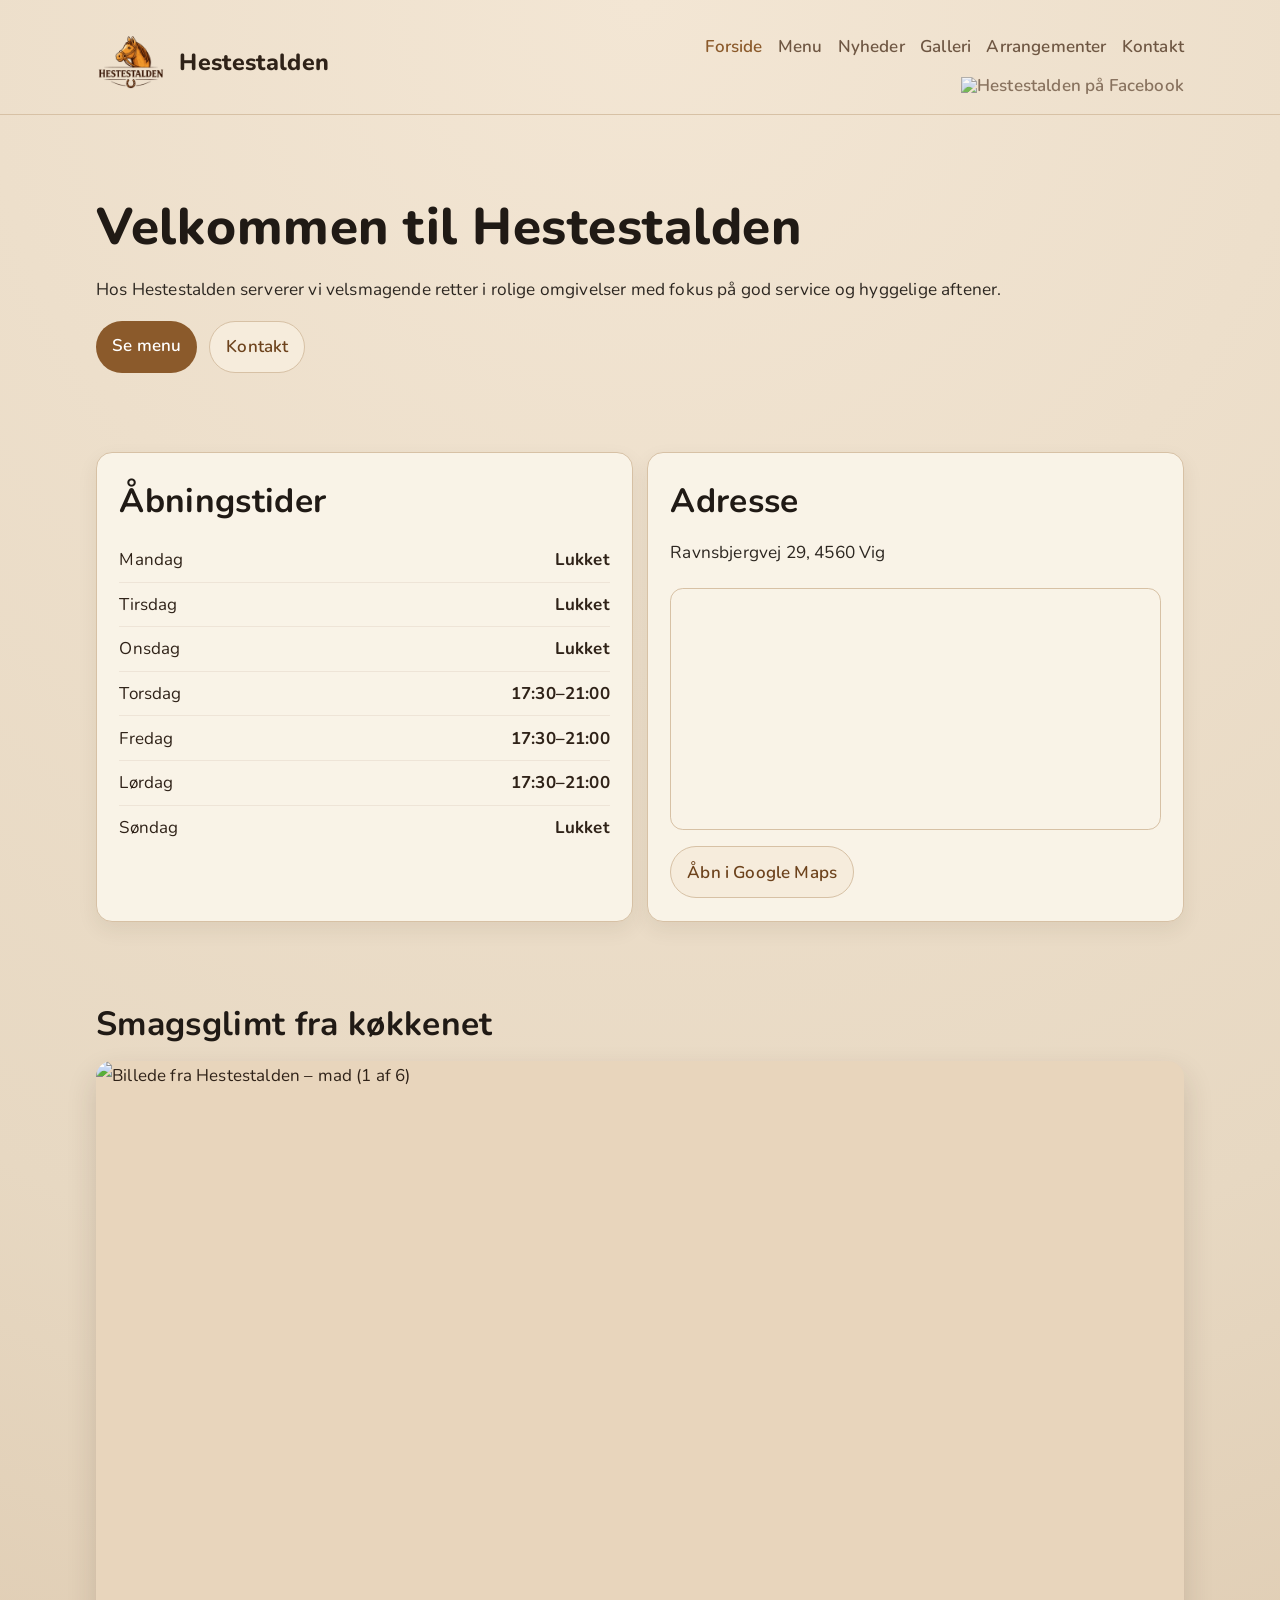
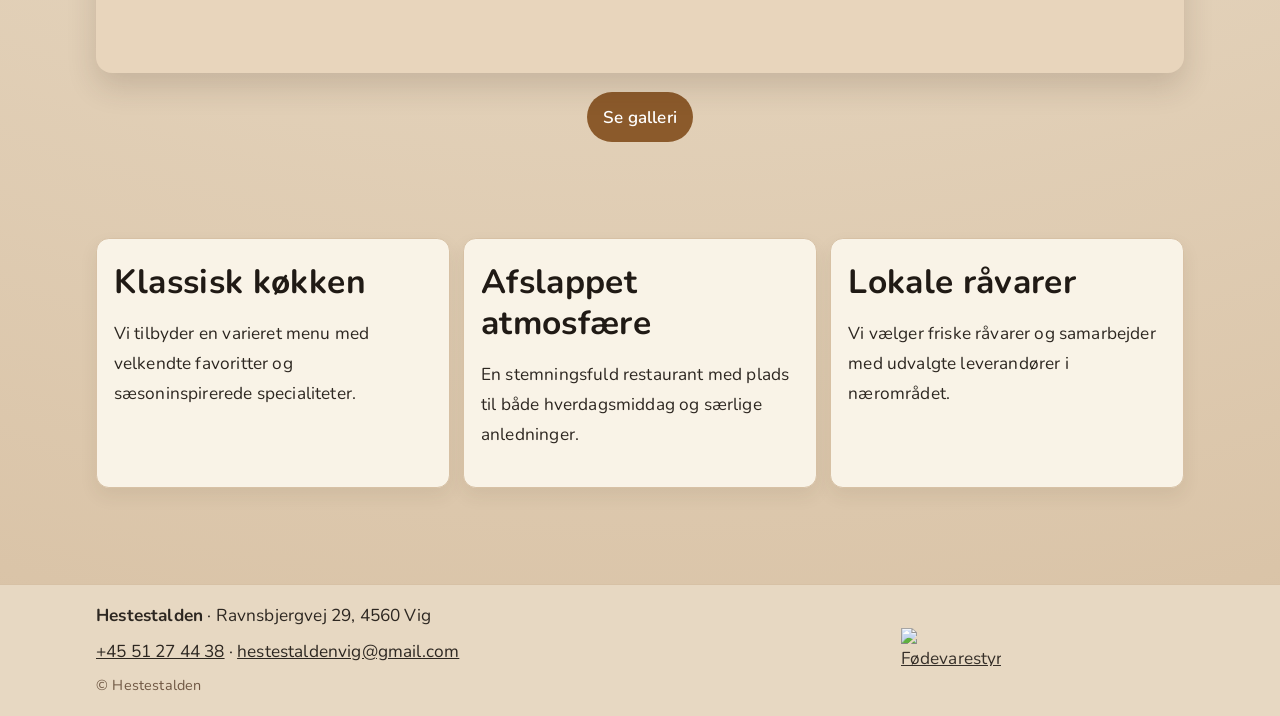
==== commit 21ac729a: "Merge branch 'main' of https://github.com/AmodioR/restaurant-site" ====
--- a/index.html
+++ b/index.html
@@ -42,7 +42,6 @@
     <main>
       <section class="hero section">
         <div class="container">
-          <p class="eyebrow">Restaurant i Vig</p>
           <h1>Velkommen til Hestestalden</h1>
           <p>
             Hos Hestestalden serverer vi velsmagende retter i rolige omgivelser med fokus på god service
@@ -137,7 +136,7 @@
         </div>
         <p class="footer-smiley">
           <a href="https://www.findsmiley.dk/1505784" target="_blank" rel="noopener noreferrer" aria-label="Se Fødevarestyrelsen Smiley-rapport (åbner i nyt faneblad)">
-            <img src="assets/img/1Simley.png" alt="Fødevarestyrelsen Smiley-rapport" class="footer-smiley-logo" />
+            <img src="assets/img/1Smiley.png" alt="Fødevarestyrelsen Smiley-rapport" class="footer-smiley-logo" />
           </a>
         </p>
       </div>
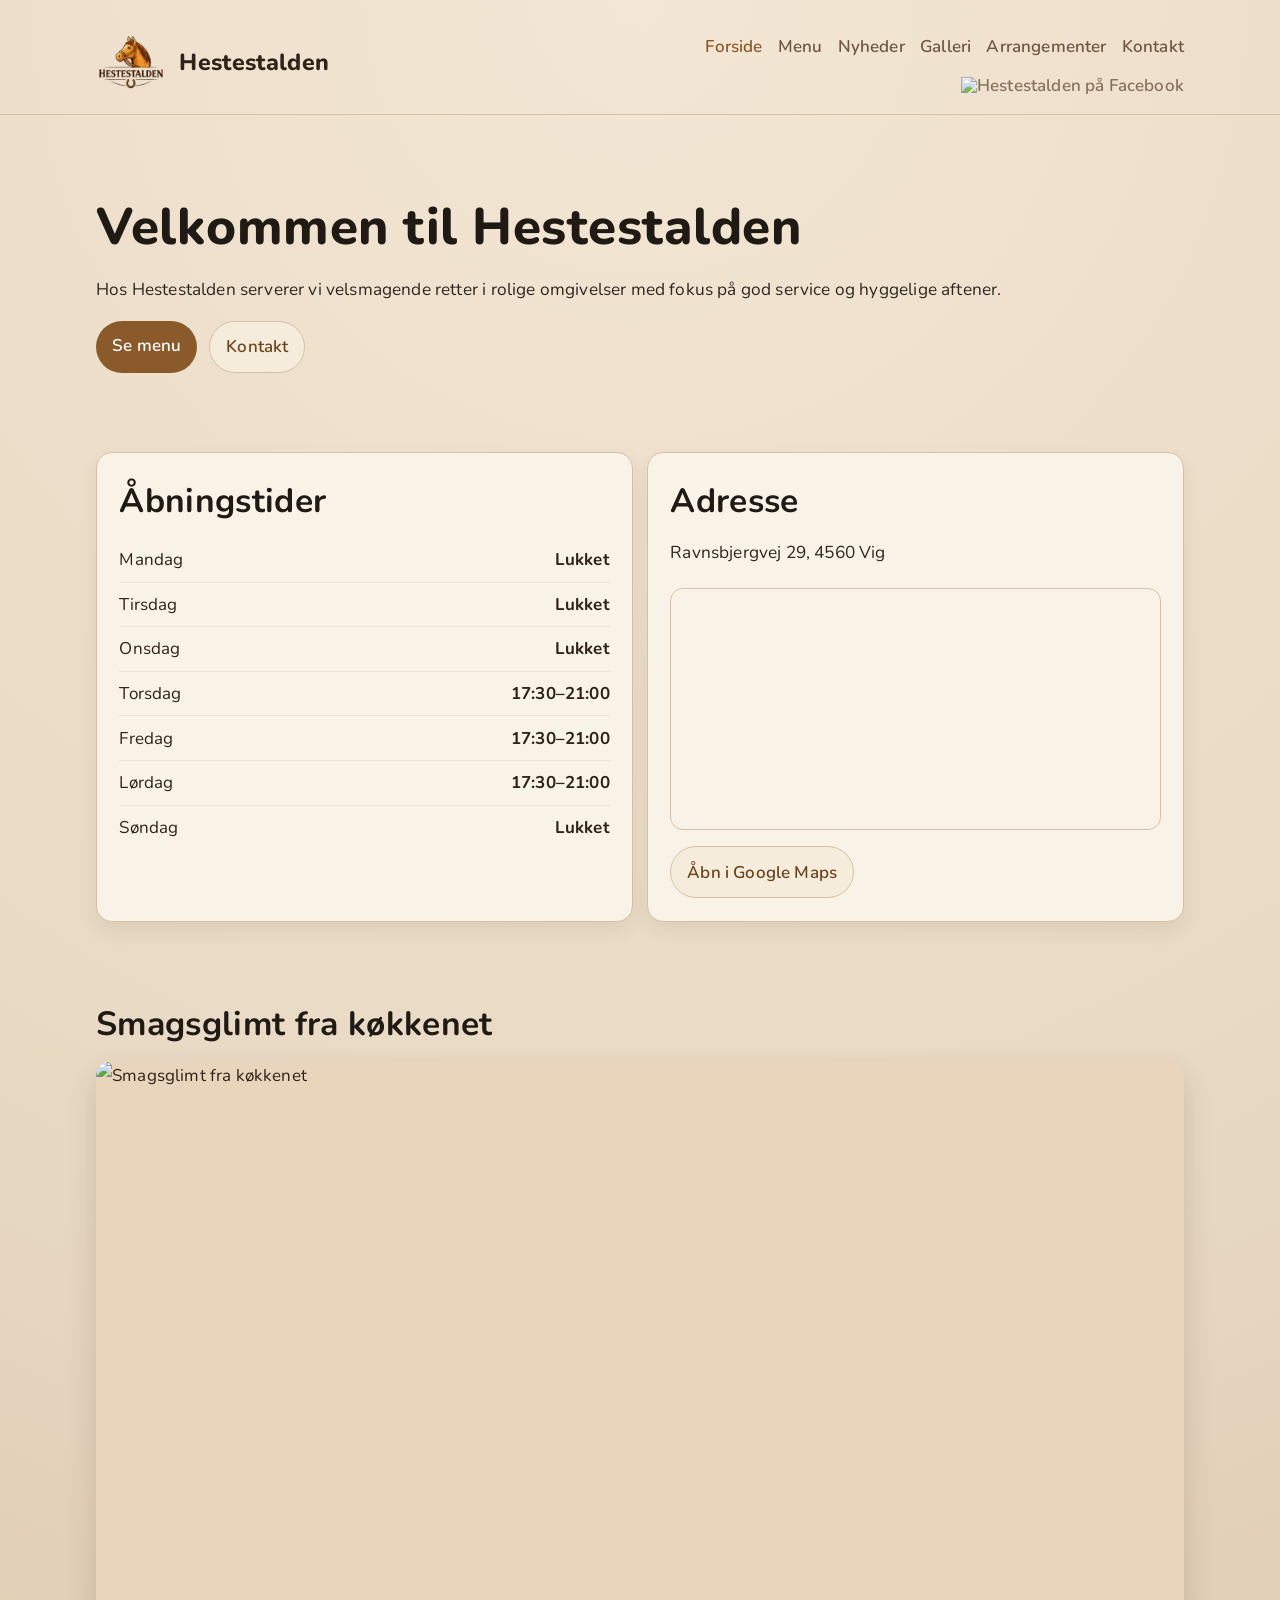
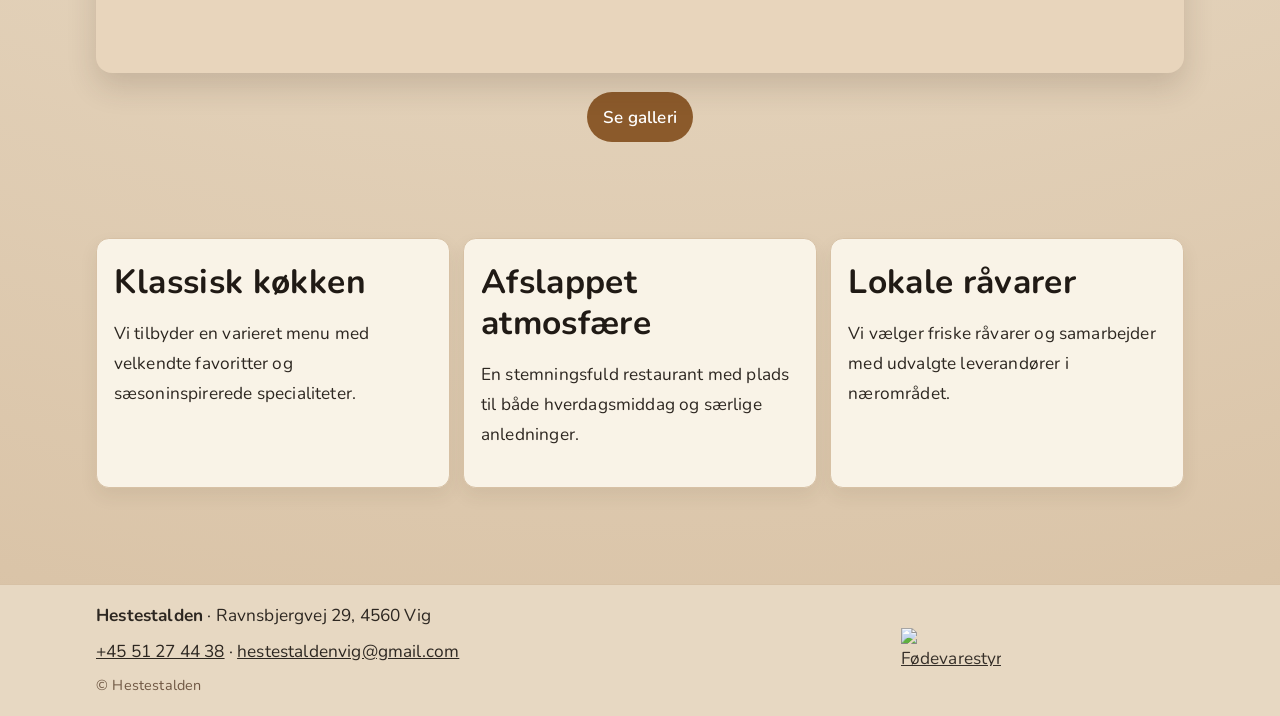
==== commit 90c2e41d: "Merge pull request #51 from AmodioR/codex/create-feature-branch-for-gallery-fixes Fix gallery Decap " ====
--- a/index.html
+++ b/index.html
@@ -18,7 +18,11 @@
           <img src="assets/img/logo.png" alt="Hestestalden logo" class="brand-logo" />
           <span class="brand-name">Hestestalden</span>
         </a>
-        <button class="menu-toggle" type="button" aria-expanded="false" aria-controls="primary-navigation">Menu</button>
+        <button class="menu-toggle" type="button" aria-expanded="false" aria-controls="primary-navigation" aria-label="Åbn navigation">
+          <span></span>
+          <span></span>
+          <span></span>
+        </button>
         <nav id="primary-navigation" class="primary-nav" aria-label="Primær navigation">
           <a href="index.html" data-page="forside">Forside</a>
           <a href="menu.html" data-page="menu">Menu</a>
@@ -93,7 +97,7 @@
           <div class="homepage-slideshow" data-homepage-slideshow>
             <img
               src="uploads/gallery/mad-1.jpg"
-              alt="Billede fra Hestestalden – mad (1 af 6)"
+              alt="Smagsglimt fra køkkenet"
               width="1600"
               height="900"
               loading="lazy"
@@ -142,6 +146,7 @@
       </div>
     </footer>
 
+    <script src="https://identity.netlify.com/v1/netlify-identity-widget.js"></script>
     <script src="js/main.js"></script>
   </body>
 </html>
--- a/css/style.css
+++ b/css/style.css
@@ -69,7 +69,7 @@
   justify-content: space-between;
   gap: 1.25rem;
   padding: 0.75rem 0 0.95rem;
-  flex-wrap: wrap;
+  flex-wrap: nowrap;
 }
 
 .brand {
@@ -94,26 +94,68 @@
 }
 
 .menu-toggle {
+  display: inline-flex;
+  flex-direction: column;
+  justify-content: center;
+  align-items: center;
+  gap: 0.28rem;
+  width: 2.8rem;
+  height: 2.8rem;
   border: 1px solid var(--line);
   background: var(--surface);
   border-radius: 999px;
-  padding: 0.45rem 0.9rem;
+  padding: 0;
+  margin: 0 0 0 auto;
+  flex-shrink: 0;
+  cursor: pointer;
+}
+
+.menu-toggle span {
+  display: block;
+  width: 1.15rem;
+  height: 0.12rem;
+  border-radius: 999px;
+  background: var(--primary-dark);
+  transition: transform 0.24s ease, opacity 0.2s ease;
+}
+
+body.nav-open .menu-toggle span:nth-child(1) {
+  transform: translateY(0.4rem) rotate(45deg);
+}
+
+body.nav-open .menu-toggle span:nth-child(2) {
+  opacity: 0;
+}
+
+body.nav-open .menu-toggle span:nth-child(3) {
+  transform: translateY(-0.4rem) rotate(-45deg);
 }
 
 .primary-nav {
   position: absolute;
   inset: calc(100% + 1px) 1rem auto;
+  width: calc(100% - 2rem);
   background: var(--surface);
   border: 1px solid var(--line);
   border-radius: 0.75rem;
-  padding: 0.8rem;
-  display: none;
+  padding: 0.9rem;
+  display: flex;
   flex-direction: column;
   gap: 0.7rem;
+  opacity: 0;
+  transform: translateY(-0.45rem);
+  pointer-events: none;
+  visibility: hidden;
+  transition: opacity 0.25s ease, transform 0.25s ease, visibility 0s linear 0.25s;
+  z-index: 30;
 }
 
 .primary-nav.is-open {
-  display: flex;
+  opacity: 1;
+  transform: translateY(0);
+  pointer-events: auto;
+  visibility: visible;
+  transition: opacity 0.25s ease, transform 0.25s ease;
 }
 
 .primary-nav a {
@@ -520,7 +562,46 @@
 .menu-actions {
   display: flex;
   flex-wrap: wrap;
+  justify-content: center;
   gap: 0.75rem;
+  margin-top: 1.6rem;
+}
+
+.menu-switch {
+  display: inline-flex;
+  flex-wrap: wrap;
+  justify-content: center;
+  gap: 0.45rem;
+  padding: 0.35rem;
+  width: fit-content;
+  margin: 0 auto;
+  border-radius: 999px;
+  border: 1px solid #dcc5a8;
+  background: #f3e5d1;
+}
+
+.menu-switch-tab {
+  border: 0;
+  border-radius: 999px;
+  padding: 0.65rem 1rem;
+  background: transparent;
+  color: var(--muted);
+  font-weight: 600;
+  font-size: 1rem;
+  cursor: pointer;
+  transition: background-color 160ms ease, color 160ms ease, box-shadow 160ms ease;
+}
+
+.menu-switch-tab:hover,
+.menu-switch-tab:focus-visible {
+  background: rgba(139, 90, 43, 0.13);
+  color: var(--primary-dark);
+}
+
+.menu-switch-tab.is-active {
+  background: var(--primary);
+  color: #fff;
+  box-shadow: 0 4px 10px rgba(109, 67, 29, 0.3);
 }
 
 .menu-helper-text {
@@ -870,13 +951,16 @@
   }
 
   .topbar {
-    justify-content: center;
+    justify-content: space-between;
+    align-items: center;
+    flex-wrap: nowrap;
     padding-top: 0.6rem;
   }
 
   .brand {
-    width: 100%;
-    justify-content: center;
+    width: auto;
+    justify-content: flex-start;
+    min-width: 0;
     gap: 0.65rem;
   }
 
@@ -890,6 +974,10 @@
 
   .menu-pdf-card {
     padding: 0.85rem;
+  }
+
+  .menu-actions {
+    margin-top: 0.85rem;
   }
 
   .menu-actions .btn {
@@ -897,6 +985,17 @@
     text-align: center;
   }
 
+  .menu-switch {
+    width: 100%;
+    border-radius: 0.85rem;
+    justify-content: stretch;
+  }
+
+  .menu-switch-tab {
+    flex: 1 1 calc(50% - 0.3rem);
+    text-align: center;
+  }
+
   .footer-content {
     gap: 0.55rem 0.75rem;
   }
@@ -913,6 +1012,7 @@
 
   .primary-nav {
     position: static;
+    width: auto;
     display: flex;
     flex-direction: row;
     justify-content: flex-end;
@@ -922,6 +1022,11 @@
     padding: 0;
     background: transparent;
     max-width: 65%;
+    opacity: 1;
+    transform: none;
+    pointer-events: auto;
+    visibility: visible;
+    transition: none;
   }
 
   .nav-social-link {
@@ -973,3 +1078,92 @@
     grid-template-columns: repeat(2, minmax(0, 1fr));
   }
 }
+
+.news-feed {
+  display: grid;
+  gap: 1.4rem;
+}
+
+.news-item {
+  border-top: 1px solid #d9c5a8;
+  padding-top: 1.2rem;
+  display: grid;
+  gap: 0.75rem;
+}
+
+.news-item:first-child {
+  border-top: 0;
+  padding-top: 0;
+}
+
+.news-item h2,
+.single-news h1 {
+  margin: 0;
+}
+
+.news-item p,
+.single-news p {
+  margin: 0;
+}
+
+.news-read-more,
+.news-back-link {
+  width: fit-content;
+  font-weight: 700;
+  color: var(--primary-dark);
+  text-decoration: underline;
+  text-decoration-color: rgba(109, 67, 29, 0.4);
+  text-underline-offset: 0.16em;
+}
+
+.news-read-more:hover,
+.news-read-more:focus-visible,
+.news-back-link:hover,
+.news-back-link:focus-visible {
+  color: var(--primary);
+  text-decoration-color: currentColor;
+}
+
+.news-pdf-preview {
+  margin-top: 0.35rem;
+}
+
+.news-pdf-preview .menu-page {
+  max-width: 18rem;
+  box-shadow: 0 3px 10px rgba(43, 28, 16, 0.1);
+}
+
+.single-news {
+  display: grid;
+  gap: 1rem;
+}
+
+.news-image-grid {
+  margin: 0.25rem 0;
+}
+
+.news-pdf-section {
+  display: grid;
+  gap: 0.9rem;
+  margin-top: 0.25rem;
+}
+
+.news-pdf-section h2 {
+  margin: 0;
+  font-size: clamp(1.35rem, 2.6vw, 1.8rem);
+}
+
+.news-pdf-pages {
+  grid-template-columns: minmax(0, 1fr);
+}
+
+.news-pdf-actions {
+  justify-content: flex-start;
+  margin-top: 0.4rem;
+}
+
+@media (min-width: 64rem) {
+  .news-pdf-pages {
+    grid-template-columns: repeat(2, minmax(0, 1fr));
+  }
+}
